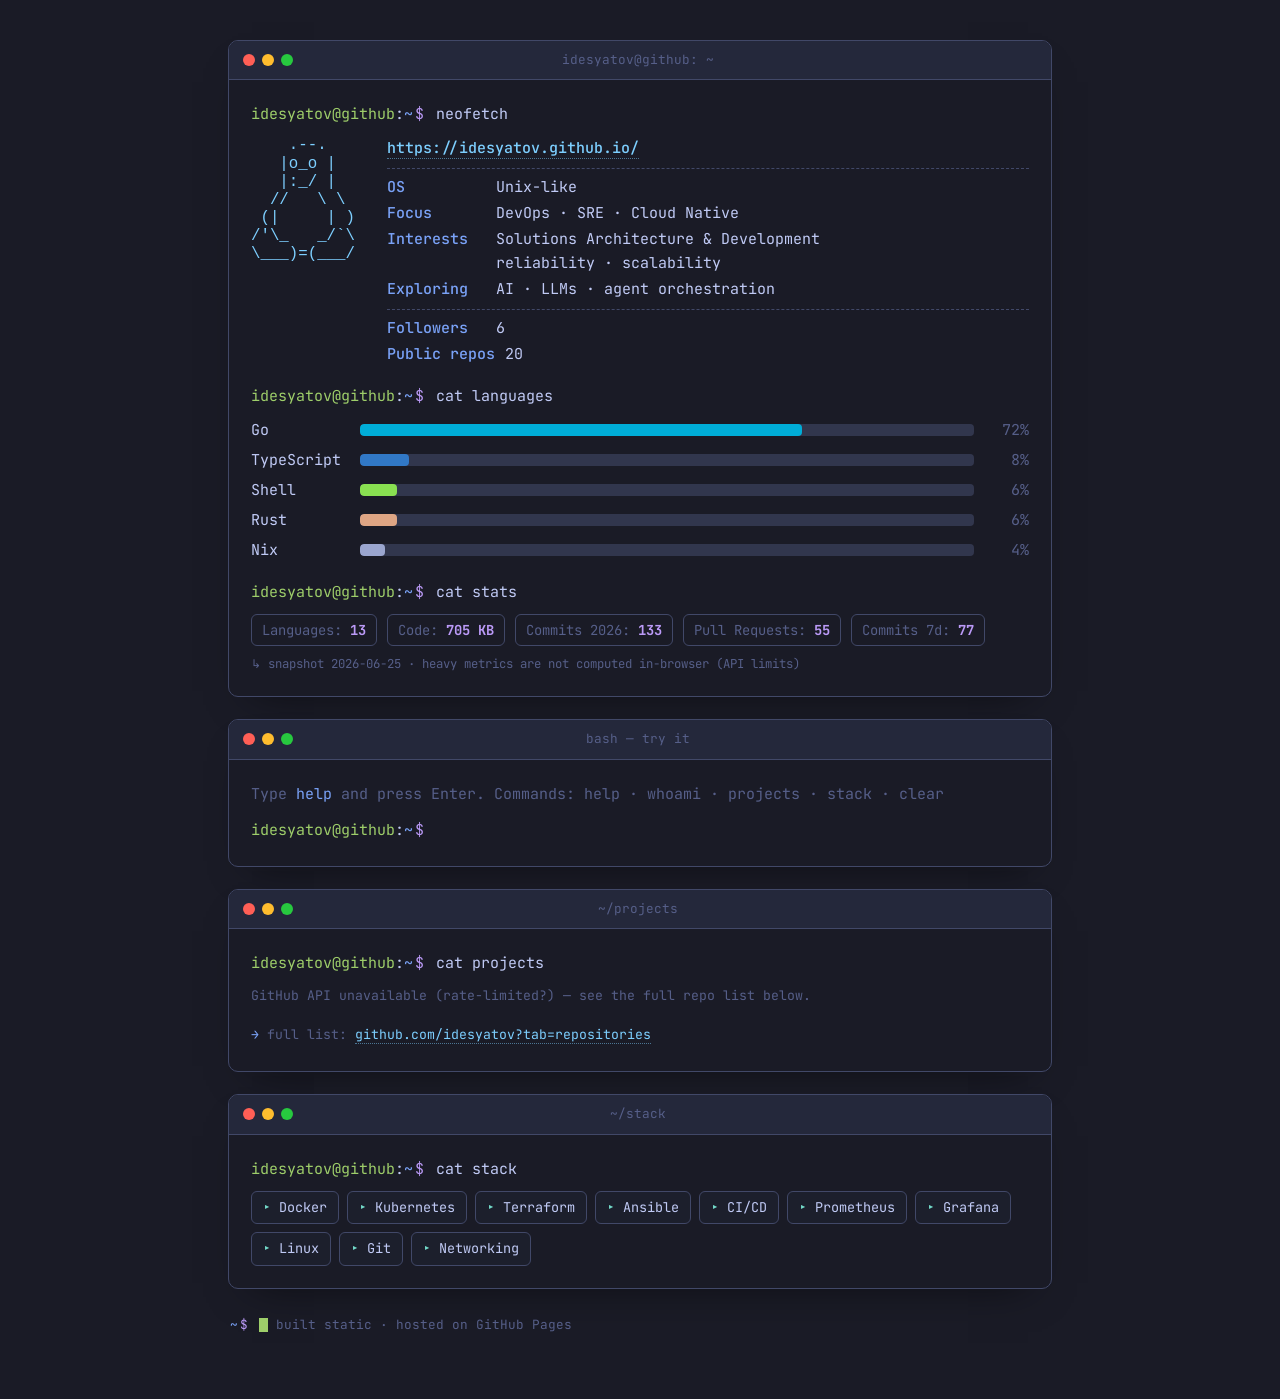
==== index.html @ ab06d56c "hey ho lets go" ====
<!DOCTYPE html>
<html lang="en">
<head>
  <meta charset="UTF-8" />
  <meta name="viewport" content="width=device-width, initial-scale=1.0" />
  <title>idesyatov · DevOps · SRE · Cloud Native</title>
  <meta name="description" content="idesyatov — DevOps / SRE / Cloud Native engineer. Platform engineering, GitOps, reliability. Projects in Go, Rust, TypeScript, Shell." />
  <meta name="color-scheme" content="dark" />
  <meta name="theme-color" content="#1a1b26" />

  <!-- Open Graph -->
  <meta property="og:type" content="website" />
  <meta property="og:title" content="idesyatov · DevOps · SRE · Cloud Native" />
  <meta property="og:description" content="Platform engineering · GitOps · reliability · scalability. Projects in Go, Rust, TypeScript, Shell." />
  <meta property="og:url" content="https://idesyatov.github.io" />

  <link rel="icon" href="data:image/svg+xml,%3Csvg xmlns='http://www.w3.org/2000/svg' viewBox='0 0 16 16'%3E%3Crect width='16' height='16' rx='3' fill='%231a1b26'/%3E%3Ctext x='3' y='12' font-family='monospace' font-size='10' fill='%239ece6a'%3E%3E_%3C/text%3E%3C/svg%3E" />

  <!-- JetBrains Mono -->
  <link rel="preconnect" href="https://fonts.googleapis.com" />
  <link rel="preconnect" href="https://fonts.gstatic.com" crossorigin />
  <link href="https://fonts.googleapis.com/css2?family=JetBrains+Mono:wght@400;500;700&display=swap" rel="stylesheet" />

  <link rel="stylesheet" href="assets/style.css" />
</head>
<body>
  <a class="skip-link" href="#main">Skip to content</a>

  <main id="main" class="page">

    <!-- ===================== HERO / neofetch ===================== -->
    <section class="window" aria-labelledby="hero-title">
      <header class="window__bar">
        <span class="dots" aria-hidden="true">
          <span class="dot dot--red"></span>
          <span class="dot dot--yellow"></span>
          <span class="dot dot--green"></span>
        </span>
        <span class="window__title" id="hero-title">idesyatov@github: ~</span>
        <span class="dots dots--spacer" aria-hidden="true"></span>
      </header>

      <div class="window__body">
        <p class="cmd"><span class="prompt"><span class="user">idesyatov@github</span><span class="sep">:</span><span class="path">~</span><span class="dollar">$</span></span> neofetch</p>

        <div class="neofetch">
          <pre class="ascii" aria-hidden="true">    .--.
   |o_o |
   |:_/ |
  //   \ \
 (|     | )
/'\_   _/`\
\___)=(___/</pre>

          <dl class="fields">
            <div class="field"><dt><a href="https://github.com/idesyatov" rel="noopener">https://idesyatov.github.io/</a></dt><dd></dd></div>
            <div class="field field--rule"><dt>OS</dt><dd>Unix-like</dd></div>
            <div class="field"><dt>Focus</dt><dd>DevOps · SRE · Cloud Native</dd></div>
            <div class="field"><dt>Interests</dt><dd>Solutions Architecture &amp; Development<br>reliability · scalability</dd></div>
            <div class="field"><dt>Exploring</dt><dd>AI · LLMs · agent orchestration</dd></div>
            <div class="field field--rule"><dt>Followers</dt><dd data-stat="followers">—</dd></div>
            <div class="field"><dt>Public&nbsp;repos</dt><dd data-stat="public_repos">—</dd></div>
          </dl>
        </div>

        <!-- language bars (heavy metric: snapshot, not computed in-browser) -->
        <p class="cmd"><span class="prompt"><span class="user">idesyatov@github</span><span class="sep">:</span><span class="path">~</span><span class="dollar">$</span></span> cat languages</p>
        <ul class="langs" id="langs" aria-label="Top languages by share"></ul>

        <!-- code statistics snapshot -->
        <p class="cmd"><span class="prompt"><span class="user">idesyatov@github</span><span class="sep">:</span><span class="path">~</span><span class="dollar">$</span></span> cat stats</p>
        <ul class="stats" id="stats" aria-label="Code statistics"></ul>
        <p class="stats__note" id="stats-note" hidden></p>
      </div>
    </section>

    <!-- ===================== INTERACTIVE TERMINAL (optional bonus) ===================== -->
    <section class="window" aria-labelledby="term-title">
      <header class="window__bar">
        <span class="dots" aria-hidden="true">
          <span class="dot dot--red"></span>
          <span class="dot dot--yellow"></span>
          <span class="dot dot--green"></span>
        </span>
        <span class="window__title" id="term-title">bash — try it</span>
        <span class="dots dots--spacer" aria-hidden="true"></span>
      </header>
      <div class="window__body">
        <div id="term-out" class="term__out" aria-live="polite">
          <p class="term__line muted">Type <span class="path">help</span> and press Enter. Commands: help · whoami · projects · stack · clear</p>
        </div>
        <form class="term__form" id="term-form" autocomplete="off">
          <label class="prompt" for="term-input">
            <span class="user">idesyatov@github</span><span class="sep">:</span><span class="path">~</span><span class="dollar">$</span>
          </label>
          <input id="term-input" class="term__input" type="text" name="cmd"
                 aria-label="Terminal command input" spellcheck="false" />
        </form>
      </div>
    </section>

    <!-- ===================== PROJECTS ===================== -->
    <section class="window" aria-labelledby="projects-title">
      <header class="window__bar">
        <span class="dots" aria-hidden="true">
          <span class="dot dot--red"></span>
          <span class="dot dot--yellow"></span>
          <span class="dot dot--green"></span>
        </span>
        <span class="window__title" id="projects-title">~/projects</span>
        <span class="dots dots--spacer" aria-hidden="true"></span>
      </header>
      <div class="window__body">
        <p class="cmd"><span class="prompt"><span class="user">idesyatov@github</span><span class="sep">:</span><span class="path">~</span><span class="dollar">$</span></span> cat projects</p>
        <p class="hint" id="projects-status" role="status">Loading live repositories from GitHub…</p>
        <ul class="cards" id="projects"></ul>
        <p class="hint hint--muted">
          <span class="path">→</span> full list:
          <a href="https://github.com/idesyatov?tab=repositories" rel="noopener">github.com/idesyatov?tab=repositories</a>
        </p>
      </div>
    </section>

    <!-- ===================== STACK ===================== -->
    <section class="window" aria-labelledby="stack-title">
      <header class="window__bar">
        <span class="dots" aria-hidden="true">
          <span class="dot dot--red"></span>
          <span class="dot dot--yellow"></span>
          <span class="dot dot--green"></span>
        </span>
        <span class="window__title" id="stack-title">~/stack</span>
        <span class="dots dots--spacer" aria-hidden="true"></span>
      </header>
      <div class="window__body">
        <p class="cmd"><span class="prompt"><span class="user">idesyatov@github</span><span class="sep">:</span><span class="path">~</span><span class="dollar">$</span></span> cat stack</p>
        <ul class="tags" aria-label="Technology stack">
          <li>Docker</li><li>Kubernetes</li><li>Terraform</li><li>Ansible</li>
          <li>CI/CD</li><li>Prometheus</li><li>Grafana</li><li>Linux</li>
          <li>Git</li><li>Networking</li>
        </ul>
      </div>
    </section>

    <footer class="foot">
      <span class="prompt"><span class="path">~</span><span class="dollar">$</span></span>
      <span class="cursor" aria-hidden="true"></span>
      <span class="foot__meta">built static · hosted on GitHub Pages</span>
    </footer>
  </main>

  <script src="assets/main.js" defer></script>
</body>
</html>
---- assets/style.css ----
/* ===== Tokyo Night tokens ===== */
:root {
  --bg:        #1a1b26;
  --bar:       #24283b;
  --border:    #414868;
  --text:      #c0caf5;
  --muted:     #565f89;
  --green:     #9ece6a;  /* user / prompt */
  --blue:      #7aa2f7;  /* path / labels */
  --purple:    #bb9af7;  /* accent */
  --cyan:      #7dcfff;  /* art / links */
  --teal:      #73daca;

  --red:       #ff5f56;
  --yellow:    #ffbd2e;
  --grn-dot:   #27c93f;

  /* language colors */
  --lang-go:   #00ADD8;
  --lang-ts:   #3178c6;
  --lang-sh:   #89e051;
  --lang-rs:   #dea584;
  --lang-nix:  #9aa5ce; /* "other" */

  --radius: 10px;
  --gap: clamp(14px, 3vw, 22px);
  --font: 'JetBrains Mono', 'Cascadia Mono', ui-monospace, SFMono-Regular,
          Menlo, Consolas, monospace;
}

* { box-sizing: border-box; }

html { -webkit-text-size-adjust: 100%; }

body {
  margin: 0;
  background:
    radial-gradient(1200px 600px at 75% -10%, #20223400 0%, transparent 60%),
    var(--bg);
  color: var(--text);
  font-family: var(--font);
  font-size: clamp(13px, 1.6vw, 15px);
  line-height: 1.6;
  -webkit-font-smoothing: antialiased;
}

a {
  color: var(--cyan);
  text-decoration: none;
  border-bottom: 1px dotted color-mix(in srgb, var(--cyan) 50%, transparent);
}
a:hover, a:focus-visible { color: var(--teal); border-bottom-color: var(--teal); }

:focus-visible { outline: 2px solid var(--purple); outline-offset: 2px; border-radius: 3px; }

.skip-link {
  position: absolute; left: -999px; top: 0; z-index: 10;
  background: var(--bar); color: var(--text); padding: 8px 14px;
  border: 1px solid var(--border); border-radius: 0 0 var(--radius) 0;
}
.skip-link:focus { left: 0; }

.page {
  max-width: 880px;
  margin: 0 auto;
  padding: clamp(16px, 4vw, 40px) clamp(12px, 4vw, 28px) 60px;
  display: flex;
  flex-direction: column;
  gap: var(--gap);
}

/* ===== Window ===== */
.window {
  background: var(--bg);
  border: 1px solid var(--border);
  border-radius: var(--radius);
  overflow: hidden;
  box-shadow: 0 18px 40px -24px #00000099;
}

.window__bar {
  display: flex;
  align-items: center;
  gap: 12px;
  background: var(--bar);
  border-bottom: 1px solid var(--border);
  padding: 9px 14px;
}
.window__title {
  flex: 1;
  text-align: center;
  font-size: 0.85em;
  color: var(--muted);
  white-space: nowrap;
  overflow: hidden;
  text-overflow: ellipsis;
}

.dots { display: inline-flex; gap: 7px; }
.dots--spacer { width: 54px; } /* balances the traffic lights for centered title */
.dot { width: 12px; height: 12px; border-radius: 50%; display: inline-block; }
.dot--red    { background: var(--red); }
.dot--yellow { background: var(--yellow); }
.dot--green  { background: var(--grn-dot); }

.window__body { padding: clamp(14px, 3vw, 22px); }

/* ===== Prompt / command lines ===== */
.cmd { margin: 0 0 10px; word-break: break-word; }
.cmd + .langs, .cmd + .stats, .cmd + .cards { margin-top: 6px; }
.prompt { white-space: nowrap; }
.user   { color: var(--green); }
.sep    { color: var(--text); }
.path   { color: var(--blue); }
.dollar { color: var(--purple); padding: 0 .4ch 0 .2ch; }

/* ===== neofetch ===== */
.neofetch {
  display: flex;
  gap: clamp(14px, 4vw, 32px);
  align-items: flex-start;
  margin-bottom: 18px;
  flex-wrap: wrap;
}
.ascii {
  margin: 0;
  color: var(--cyan);
  font-size: 1.05em;
  line-height: 1.15;
  white-space: pre;
}
.fields { margin: 0; display: grid; gap: 2px; min-width: min(100%, 340px); flex: 1; }
.field { display: flex; gap: 10px; flex-wrap: wrap; }
.field dt { color: var(--blue); margin: 0; min-width: 11ch; font-weight: 500; }
.field dd { margin: 0; color: var(--text); }
.field--rule { border-top: 1px dashed var(--border); margin-top: 6px; padding-top: 6px; }
.field:first-child dt { color: var(--green); }
.field:first-child dd { color: var(--green); }

/* ===== language bars ===== */
.langs { list-style: none; margin: 0 0 18px; padding: 0; display: grid; gap: 6px; }
.langs li { display: grid; grid-template-columns: 11ch 1fr 5ch; align-items: center; gap: 10px; }
.lang__name { color: var(--text); white-space: nowrap; overflow: hidden; text-overflow: ellipsis; }
.lang__bar {
  height: 12px; border-radius: 4px;
  background: color-mix(in srgb, var(--border) 60%, transparent);
  overflow: hidden;
}
.lang__fill { display: block; height: 100%; border-radius: 4px; min-width: 2px; }
.lang__pct { color: var(--muted); text-align: right; }

/* ===== stats ===== */
.stats { list-style: none; margin: 0; padding: 0; display: flex; flex-wrap: wrap; gap: 8px 10px; }
.stats li {
  border: 1px solid var(--border); border-radius: 6px;
  padding: 4px 10px; font-size: 0.92em;
}
.stats b { color: var(--purple); font-weight: 700; }
.stats span { color: var(--muted); }
.stats__note { color: var(--muted); font-size: 0.82em; margin: 8px 0 0; }

/* ===== project cards ===== */
.cards {
  list-style: none; margin: 0; padding: 0;
  display: grid; gap: 12px;
  grid-template-columns: repeat(auto-fill, minmax(min(100%, 280px), 1fr));
}
.card {
  border: 1px solid var(--border); border-radius: 8px;
  padding: 13px 15px; background: color-mix(in srgb, var(--bar) 35%, transparent);
  display: flex; flex-direction: column; gap: 7px;
  transition: border-color .15s ease, transform .15s ease;
}
.card:hover, .card:focus-within { border-color: var(--purple); transform: translateY(-2px); }
.card__head { display: flex; align-items: baseline; gap: 8px; justify-content: space-between; }
.card__name { color: var(--cyan); font-weight: 700; font-size: 1.02em; }
.card__name::before { content: "$ "; color: var(--purple); }
.card__desc { color: var(--text); font-size: 0.9em; margin: 0; }
.card__meta { display: flex; flex-wrap: wrap; gap: 6px 14px; font-size: 0.82em; color: var(--muted); margin-top: auto; }
.card__lang { display: inline-flex; align-items: center; gap: 6px; }
.dotlang { width: 9px; height: 9px; border-radius: 50%; display: inline-block; background: var(--muted); }
.card__star { color: var(--yellow); }
.card__topics { display: flex; flex-wrap: wrap; gap: 5px; }
.topic { color: var(--blue); font-size: 0.78em; border: 1px solid var(--border); border-radius: 4px; padding: 1px 6px; }

/* ===== hints ===== */
.hint { color: var(--muted); margin: 4px 0; font-size: 0.88em; }
.hint--muted { margin-top: 14px; }

/* ===== tags (stack) ===== */
.tags { list-style: none; margin: 6px 0 0; padding: 0; display: flex; flex-wrap: wrap; gap: 8px; }
.tags li {
  border: 1px solid var(--border); border-radius: 6px;
  padding: 5px 11px; color: var(--text); font-size: 0.9em;
  background: color-mix(in srgb, var(--bar) 30%, transparent);
}
.tags li::before { content: "▸ "; color: var(--teal); }

/* ===== contact links ===== */
.links { list-style: none; margin: 6px 0 0; padding: 0; display: grid; gap: 8px; }
.links li { display: flex; gap: 12px; align-items: baseline; flex-wrap: wrap; }
.links__key { color: var(--blue); min-width: 8ch; }
.links__key::after { content: " ›"; color: var(--muted); }
.links__placeholder { color: var(--muted); font-style: italic; }

/* ===== interactive terminal ===== */
.term__out { margin: 0 0 10px; display: grid; gap: 2px; max-height: 320px; overflow-y: auto; }
.term__line { margin: 0; word-break: break-word; }
.term__line.muted { color: var(--muted); }
.term__line.err { color: var(--red); }
.term__form { display: flex; align-items: center; gap: 8px; }
.term__input {
  flex: 1; background: transparent; border: none; color: var(--text);
  font: inherit; padding: 2px 0; min-width: 0;
}
.term__input:focus { outline: none; }

/* ===== blinking cursor ===== */
.cursor {
  display: inline-block; width: 9px; height: 1.05em; vertical-align: text-bottom;
  background: var(--green); animation: blink 1.05s steps(1) infinite;
}
.cursor--static { animation: none; }
@keyframes blink { 50% { opacity: 0; } }

/* ===== footer ===== */
.foot { display: flex; align-items: center; gap: 8px; flex-wrap: wrap; color: var(--muted); font-size: 0.85em; padding: 4px 2px; }
.foot__meta { color: var(--muted); }

/* ===== skeleton loading ===== */
.skeleton {
  border: 1px solid var(--border); border-radius: 8px; padding: 13px 15px;
  height: 96px; position: relative; overflow: hidden;
  background: color-mix(in srgb, var(--bar) 35%, transparent);
}
.skeleton::after {
  content: ""; position: absolute; inset: 0;
  background: linear-gradient(90deg, transparent, color-mix(in srgb, var(--border) 40%, transparent), transparent);
  transform: translateX(-100%); animation: shimmer 1.3s infinite;
}
@keyframes shimmer { 100% { transform: translateX(100%); } }

@media (prefers-reduced-motion: reduce) {
  .cursor { animation: none; }
  .skeleton::after { animation: none; }
  .card { transition: none; }
}

@media (max-width: 480px) {
  .field dt { min-width: 100%; }
  .dots--spacer { display: none; }
}
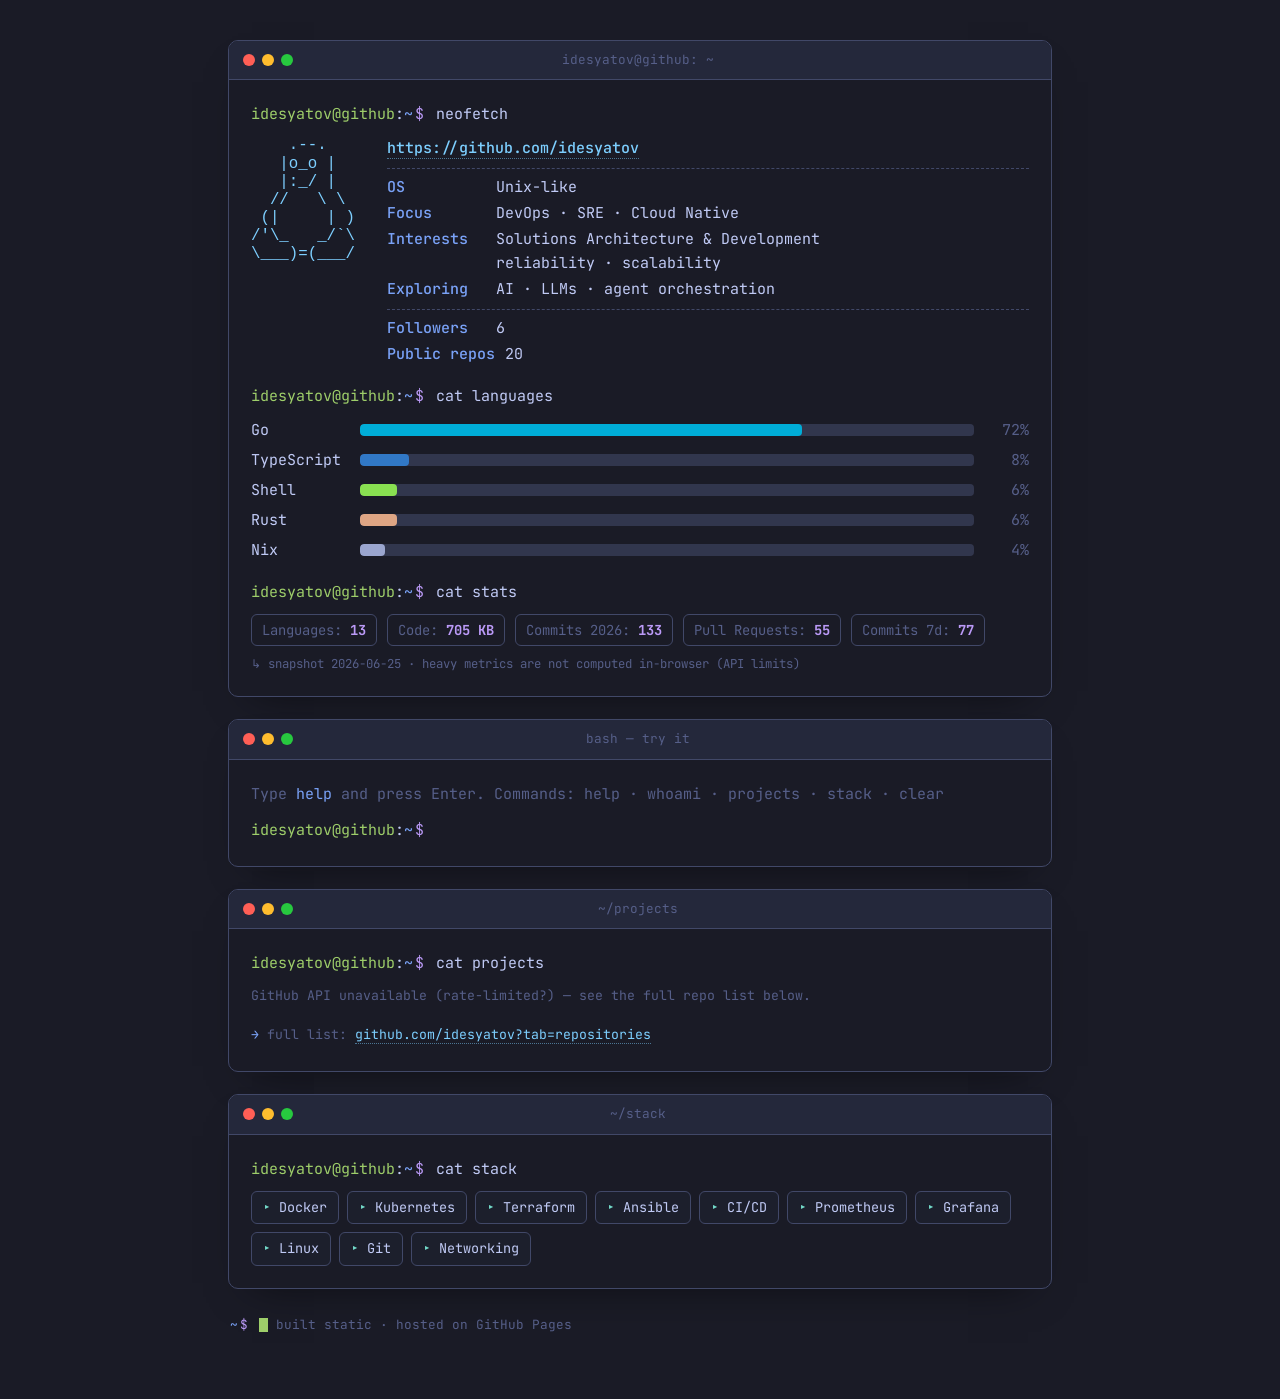
==== commit 43712191: "hey ho lets go" ====
--- a/index.html
+++ b/index.html
@@ -53,7 +53,7 @@
 \___)=(___/</pre>
 
           <dl class="fields">
-            <div class="field"><dt><a href="https://github.com/idesyatov" rel="noopener">https://idesyatov.github.io/</a></dt><dd></dd></div>
+            <div class="field"><dt><a href="https://github.com/idesyatov" rel="noopener">https://github.com/idesyatov</a></dt><dd></dd></div>
             <div class="field field--rule"><dt>OS</dt><dd>Unix-like</dd></div>
             <div class="field"><dt>Focus</dt><dd>DevOps · SRE · Cloud Native</dd></div>
             <div class="field"><dt>Interests</dt><dd>Solutions Architecture &amp; Development<br>reliability · scalability</dd></div>
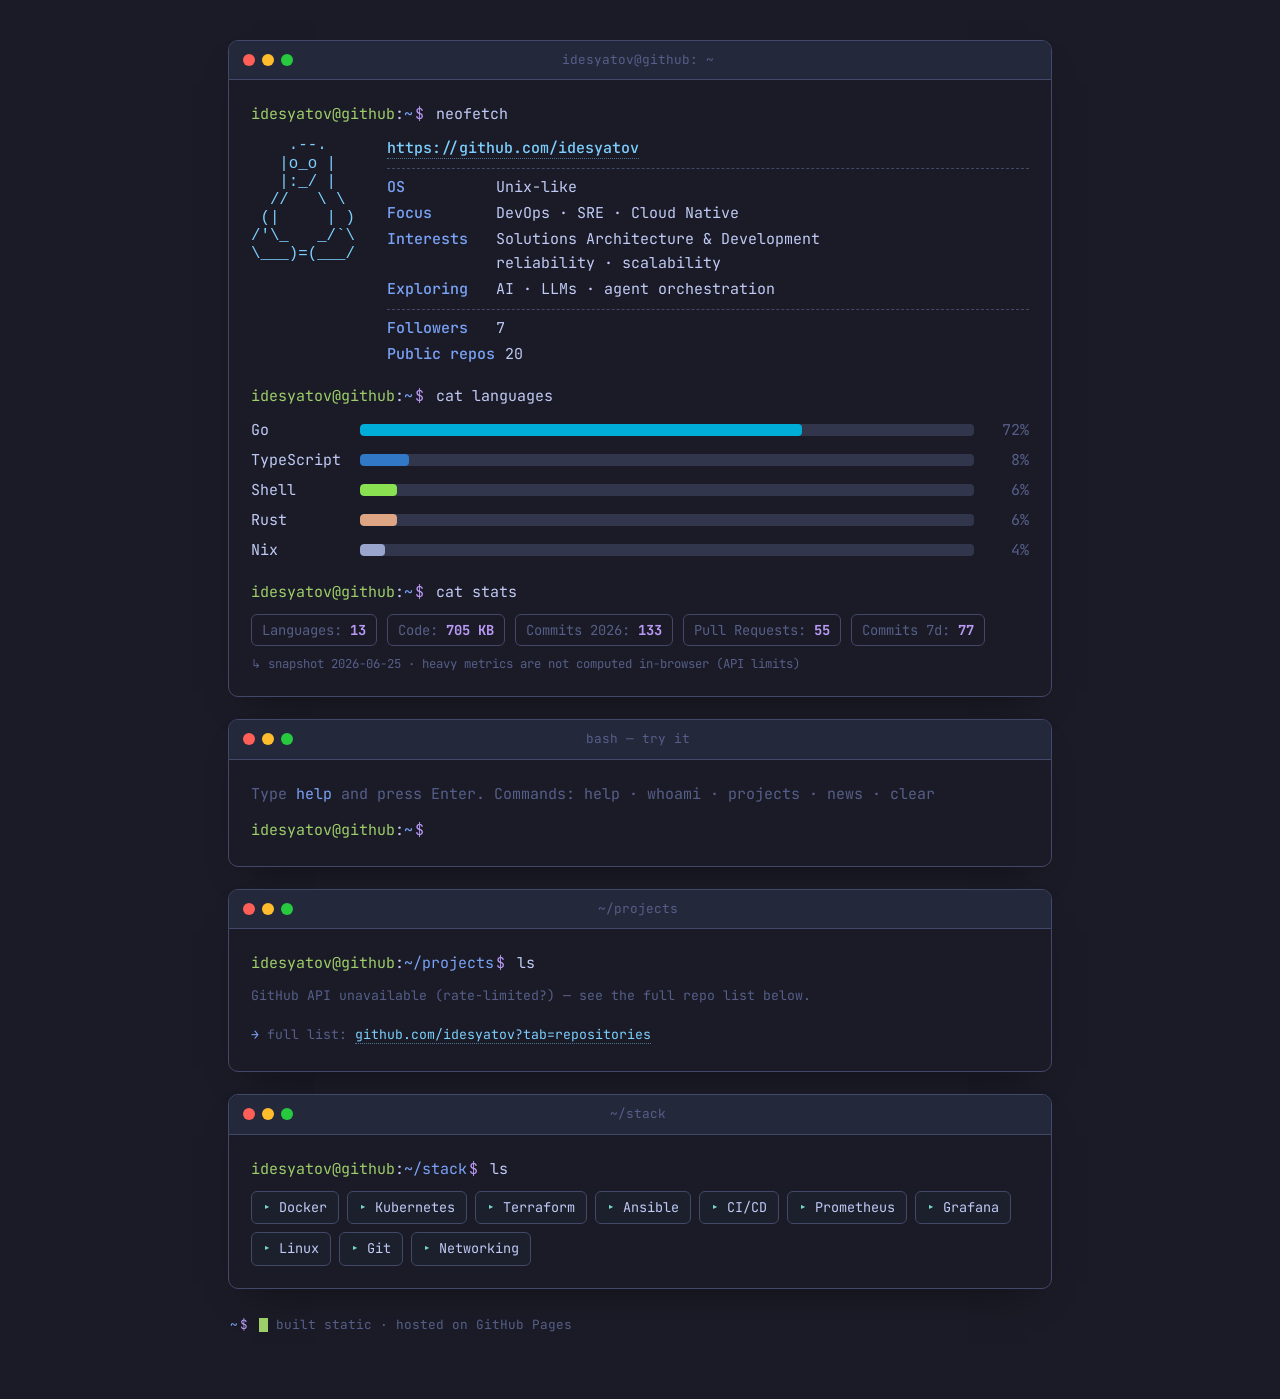
==== commit 7a9672eb: "hey ho lets go" ====
--- a/index.html
+++ b/index.html
@@ -87,7 +87,7 @@
       </header>
       <div class="window__body">
         <div id="term-out" class="term__out" aria-live="polite">
-          <p class="term__line muted">Type <span class="path">help</span> and press Enter. Commands: help · whoami · projects · stack · clear</p>
+          <p class="term__line muted">Type <span class="path">help</span> and press Enter. Commands: help · whoami · projects · news · clear</p>
         </div>
         <form class="term__form" id="term-form" autocomplete="off">
           <label class="prompt" for="term-input">
@@ -111,7 +111,7 @@
         <span class="dots dots--spacer" aria-hidden="true"></span>
       </header>
       <div class="window__body">
-        <p class="cmd"><span class="prompt"><span class="user">idesyatov@github</span><span class="sep">:</span><span class="path">~</span><span class="dollar">$</span></span> cat projects</p>
+        <p class="cmd"><span class="prompt"><span class="user">idesyatov@github</span><span class="sep">:</span><span class="path">~/projects</span><span class="dollar">$</span></span> ls</p>
         <p class="hint" id="projects-status" role="status">Loading live repositories from GitHub…</p>
         <ul class="cards" id="projects"></ul>
         <p class="hint hint--muted">
@@ -133,7 +133,7 @@
         <span class="dots dots--spacer" aria-hidden="true"></span>
       </header>
       <div class="window__body">
-        <p class="cmd"><span class="prompt"><span class="user">idesyatov@github</span><span class="sep">:</span><span class="path">~</span><span class="dollar">$</span></span> cat stack</p>
+        <p class="cmd"><span class="prompt"><span class="user">idesyatov@github</span><span class="sep">:</span><span class="path">~/stack</span><span class="dollar">$</span></span> ls</p>
         <ul class="tags" aria-label="Technology stack">
           <li>Docker</li><li>Kubernetes</li><li>Terraform</li><li>Ansible</li>
           <li>CI/CD</li><li>Prometheus</li><li>Grafana</li><li>Linux</li>
--- a/assets/style.css
+++ b/assets/style.css
@@ -208,6 +208,7 @@
 .term__line { margin: 0; word-break: break-word; }
 .term__line.muted { color: var(--muted); }
 .term__line.err { color: var(--red); }
+.term__line .flag { vertical-align: -2px; border-radius: 2px; }
 .term__form { display: flex; align-items: center; gap: 8px; }
 .term__input {
   flex: 1; background: transparent; border: none; color: var(--text);
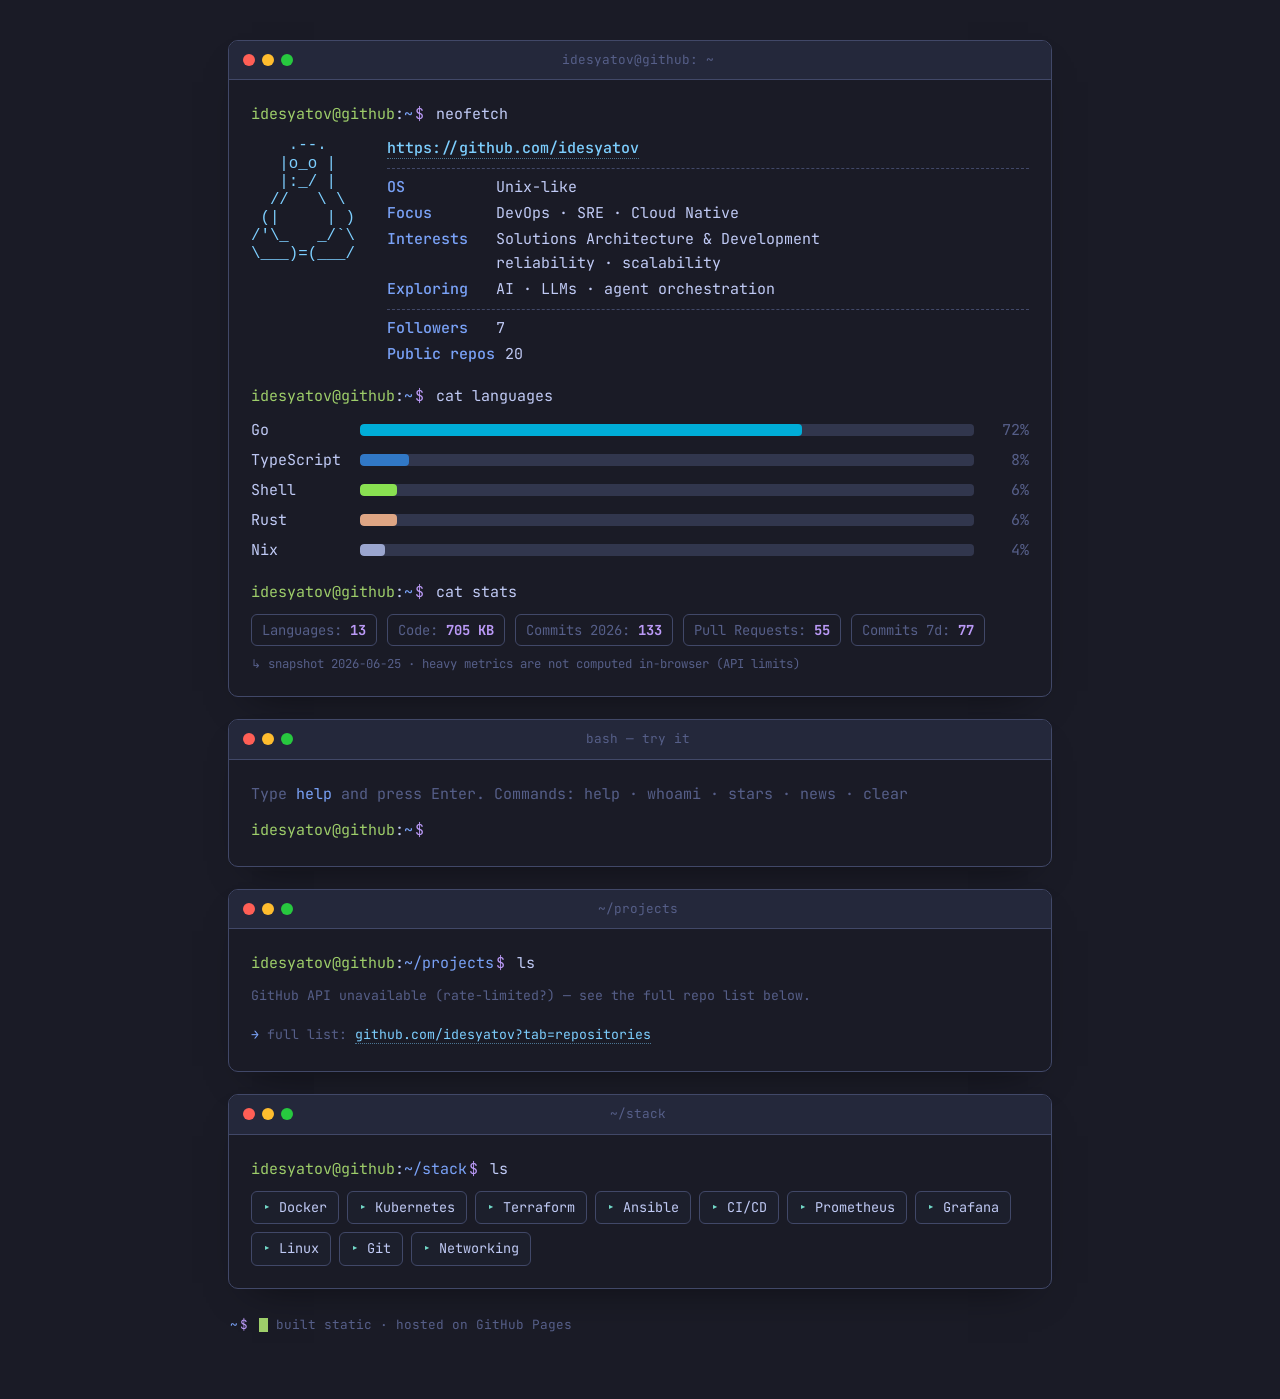
==== commit d17a2754: "hey ho lets go" ====
--- a/index.html
+++ b/index.html
@@ -87,7 +87,7 @@
       </header>
       <div class="window__body">
         <div id="term-out" class="term__out" aria-live="polite">
-          <p class="term__line muted">Type <span class="path">help</span> and press Enter. Commands: help · whoami · projects · news · clear</p>
+          <p class="term__line muted">Type <span class="path">help</span> and press Enter. Commands: help · whoami · stars · news · clear</p>
         </div>
         <form class="term__form" id="term-form" autocomplete="off">
           <label class="prompt" for="term-input">
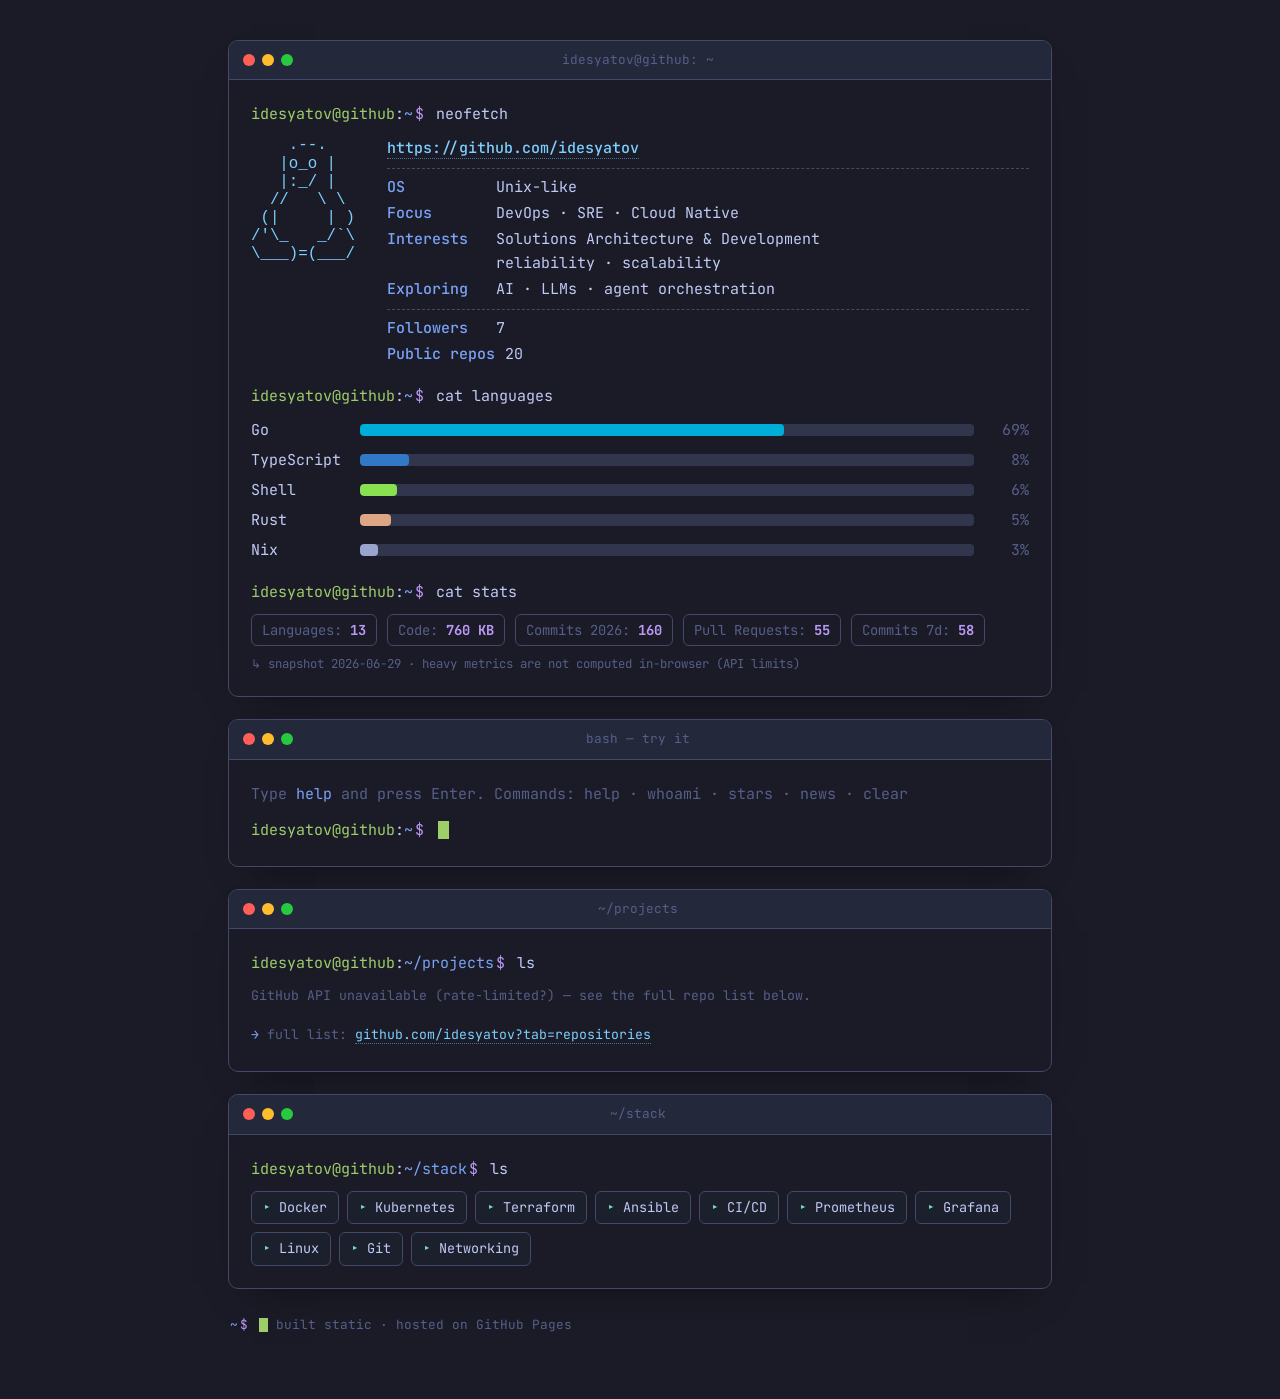
==== commit 3e7c4087: "hey ho lets go" ====
--- a/index.html
+++ b/index.html
@@ -4,14 +4,14 @@
   <meta charset="UTF-8" />
   <meta name="viewport" content="width=device-width, initial-scale=1.0" />
   <title>idesyatov · DevOps · SRE · Cloud Native</title>
-  <meta name="description" content="idesyatov — DevOps / SRE / Cloud Native engineer. Platform engineering, GitOps, reliability. Projects in Go, Rust, TypeScript, Shell." />
+  <meta name="description" content="idesyatov — DevOps / SRE / Cloud Native engineer. Solutions architecture & development, reliability, scalability. Exploring AI, LLMs, agent orchestration." />
   <meta name="color-scheme" content="dark" />
   <meta name="theme-color" content="#1a1b26" />
 
   <!-- Open Graph -->
   <meta property="og:type" content="website" />
   <meta property="og:title" content="idesyatov · DevOps · SRE · Cloud Native" />
-  <meta property="og:description" content="Platform engineering · GitOps · reliability · scalability. Projects in Go, Rust, TypeScript, Shell." />
+  <meta property="og:description" content="Solutions architecture & development · reliability · scalability. Exploring AI · LLMs · agent orchestration." />
   <meta property="og:url" content="https://idesyatov.github.io" />
 
   <link rel="icon" href="data:image/svg+xml,%3Csvg xmlns='http://www.w3.org/2000/svg' viewBox='0 0 16 16'%3E%3Crect width='16' height='16' rx='3' fill='%231a1b26'/%3E%3Ctext x='3' y='12' font-family='monospace' font-size='10' fill='%239ece6a'%3E%3E_%3C/text%3E%3C/svg%3E" />
--- a/assets/style.css
+++ b/assets/style.css
@@ -209,12 +209,18 @@
 .term__line.muted { color: var(--muted); }
 .term__line.err { color: var(--red); }
 .term__line .flag { vertical-align: -2px; border-radius: 2px; }
-.term__form { display: flex; align-items: center; gap: 8px; }
+.term__form { display: flex; align-items: center; gap: 4px; }
 .term__input {
-  flex: 1; background: transparent; border: none; color: var(--text);
-  font: inherit; padding: 2px 0; min-width: 0;
+  flex: 0 1 auto; width: 2px; background: transparent; border: none; color: var(--text);
+  font: inherit; padding: 2px 0; min-width: 0; max-width: 100%; caret-color: transparent;
 }
 .term__input:focus { outline: none; }
+.term__caret {
+  display: inline-block; flex: none; width: 11px; height: 1.2em; margin-left: 1px;
+  vertical-align: text-bottom; background: var(--green);
+  animation: blink 1.05s steps(1) infinite;
+}
+.term__mirror { position: absolute; left: -9999px; top: 0; white-space: pre; font: inherit; }
 
 /* ===== blinking cursor ===== */
 .cursor {
@@ -242,7 +248,7 @@
 @keyframes shimmer { 100% { transform: translateX(100%); } }
 
 @media (prefers-reduced-motion: reduce) {
-  .cursor { animation: none; }
+  .cursor, .term__caret { animation: none; }
   .skeleton::after { animation: none; }
   .card { transition: none; }
 }
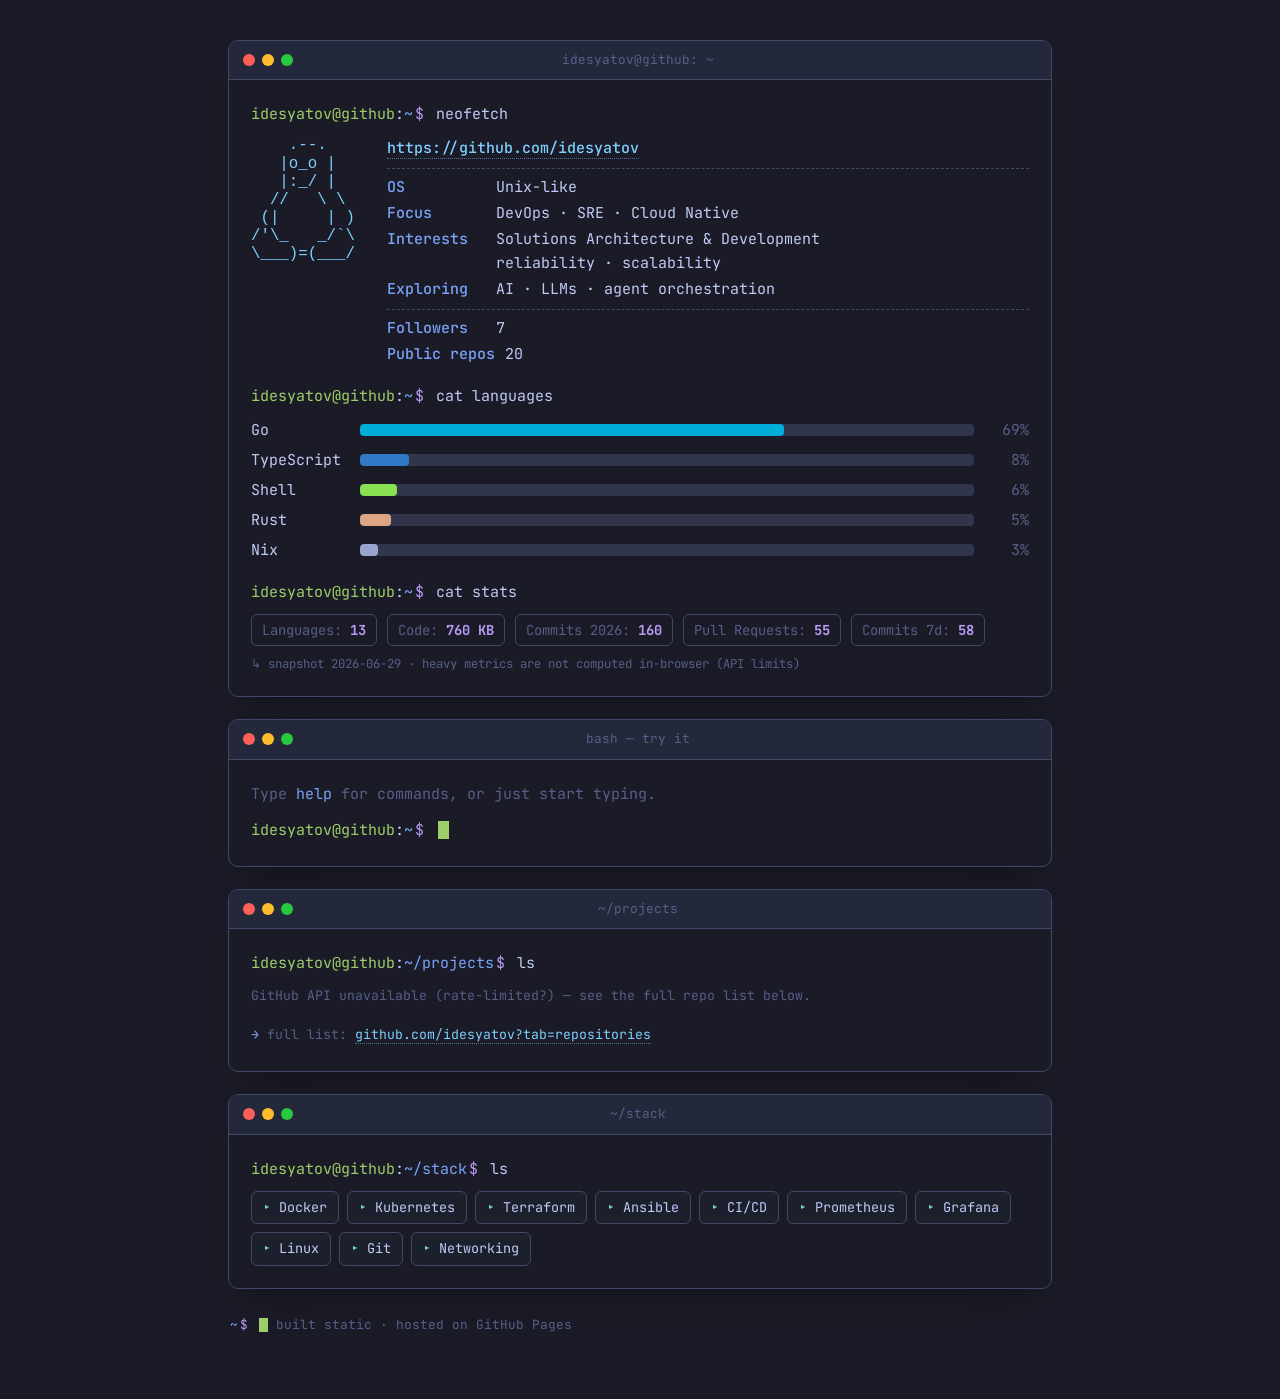
==== commit 40299ed7: "hey ho lets go" ====
--- a/index.html
+++ b/index.html
@@ -87,7 +87,7 @@
       </header>
       <div class="window__body">
         <div id="term-out" class="term__out" aria-live="polite">
-          <p class="term__line muted">Type <span class="path">help</span> and press Enter. Commands: help · whoami · stars · news · clear</p>
+          <p class="term__line muted">Type <span class="path">help</span> for commands, or just start typing.</p>
         </div>
         <form class="term__form" id="term-form" autocomplete="off">
           <label class="prompt" for="term-input">
--- a/assets/style.css
+++ b/assets/style.css
@@ -28,6 +28,18 @@
           Menlo, Consolas, monospace;
 }
 
+/* ===== alternate themes (set via the `theme` command, persisted) ===== */
+[data-theme="gruvbox"] {
+  --bg:#282828; --bar:#3c3836; --border:#504945; --text:#ebdbb2; --muted:#928374;
+  --green:#b8bb26; --blue:#83a598; --purple:#d3869b; --cyan:#8ec07c; --teal:#689d6a;
+  --red:#fb4934; --yellow:#fabd2f; --grn-dot:#b8bb26;
+}
+[data-theme="dracula"] {
+  --bg:#282a36; --bar:#343746; --border:#44475a; --text:#f8f8f2; --muted:#6272a4;
+  --green:#50fa7b; --blue:#8be9fd; --purple:#bd93f9; --cyan:#8be9fd; --teal:#a4ffff;
+  --red:#ff5555; --yellow:#f1fa8c; --grn-dot:#50fa7b;
+}
+
 * { box-sizing: border-box; }
 
 html { -webkit-text-size-adjust: 100%; }
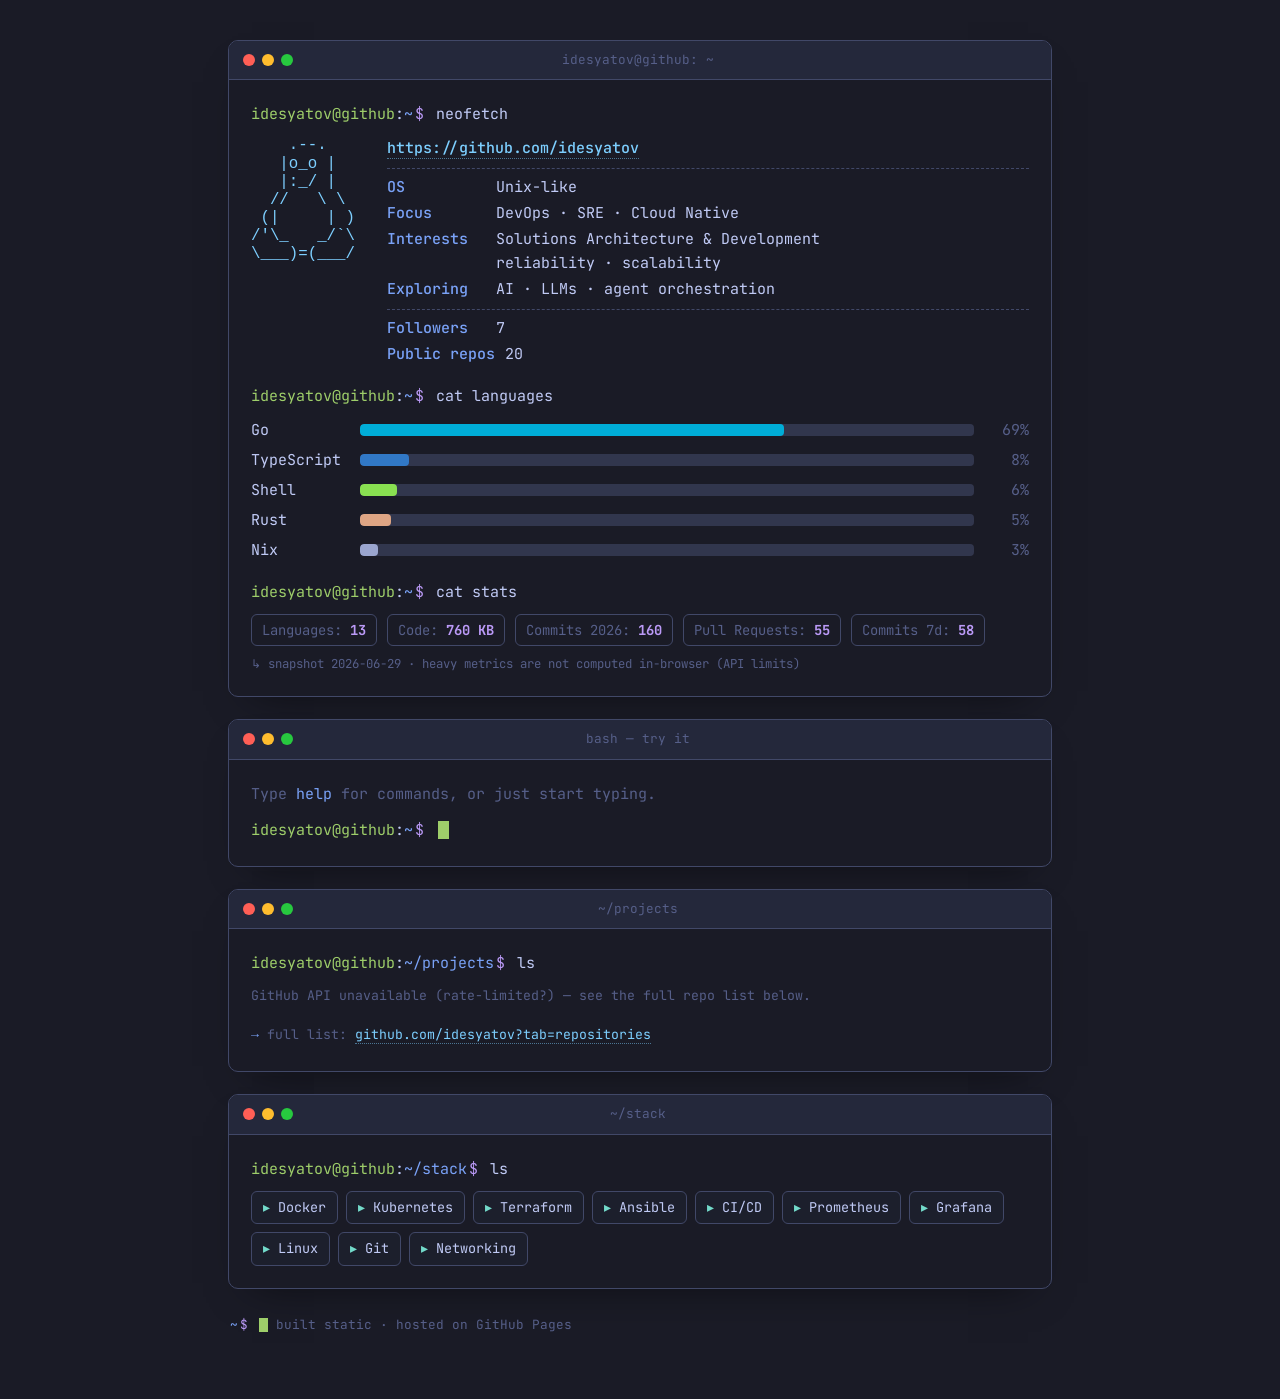
==== commit 5678550a: "hey ho lets go" ====
--- a/index.html
+++ b/index.html
@@ -13,14 +13,20 @@
   <meta property="og:title" content="idesyatov · DevOps · SRE · Cloud Native" />
   <meta property="og:description" content="Solutions architecture & development · reliability · scalability. Exploring AI · LLMs · agent orchestration." />
   <meta property="og:url" content="https://idesyatov.github.io" />
+  <meta property="og:image" content="https://idesyatov.github.io/assets/og.png" />
+  <meta property="og:image:width" content="1200" />
+  <meta property="og:image:height" content="630" />
+  <meta property="og:image:alt" content="idesyatov@github — DevOps · SRE · Cloud Native" />
+
+  <!-- Twitter -->
+  <meta name="twitter:card" content="summary_large_image" />
+  <meta name="twitter:title" content="idesyatov · DevOps · SRE · Cloud Native" />
+  <meta name="twitter:description" content="Solutions architecture & development · reliability · scalability. Exploring AI · LLMs · agent orchestration." />
+  <meta name="twitter:image" content="https://idesyatov.github.io/assets/og.png" />
 
   <link rel="icon" href="data:image/svg+xml,%3Csvg xmlns='http://www.w3.org/2000/svg' viewBox='0 0 16 16'%3E%3Crect width='16' height='16' rx='3' fill='%231a1b26'/%3E%3Ctext x='3' y='12' font-family='monospace' font-size='10' fill='%239ece6a'%3E%3E_%3C/text%3E%3C/svg%3E" />
 
-  <!-- JetBrains Mono -->
-  <link rel="preconnect" href="https://fonts.googleapis.com" />
-  <link rel="preconnect" href="https://fonts.gstatic.com" crossorigin />
-  <link href="https://fonts.googleapis.com/css2?family=JetBrains+Mono:wght@400;500;700&display=swap" rel="stylesheet" />
-
+  <!-- JetBrains Mono is self-hosted (see @font-face in style.css) — no third-party font request -->
   <link rel="stylesheet" href="assets/style.css" />
 </head>
 <body>
--- a/assets/style.css
+++ b/assets/style.css
@@ -1,3 +1,16 @@
+/* ===== self-hosted JetBrains Mono (woff2 subsets: latin / latin-ext / cyrillic) =====
+   variable-font files from Google Fonts, served locally — no third-party request.
+   unicode-range keeps the browser fetching only the subset a glyph needs. */
+@font-face{font-family:'JetBrains Mono';font-style:normal;font-weight:400;font-display:swap;src:url(fonts/jbm-latin.woff2) format('woff2');unicode-range:U+0000-00FF,U+0131,U+0152-0153,U+02BB-02BC,U+02C6,U+02DA,U+02DC,U+0304,U+0308,U+0329,U+2000-206F,U+20AC,U+2122,U+2191,U+2193,U+2212,U+2215,U+FEFF,U+FFFD;}
+@font-face{font-family:'JetBrains Mono';font-style:normal;font-weight:400;font-display:swap;src:url(fonts/jbm-latin-ext.woff2) format('woff2');unicode-range:U+0100-02BA,U+02BD-02C5,U+02C7-02CC,U+02CE-02D7,U+02DD-02FF,U+0304,U+0308,U+0329,U+1D00-1DBF,U+1E00-1E9F,U+1EF2-1EFF,U+2020,U+20A0-20AB,U+20AD-20C0,U+2113,U+2C60-2C7F,U+A720-A7FF;}
+@font-face{font-family:'JetBrains Mono';font-style:normal;font-weight:400;font-display:swap;src:url(fonts/jbm-cyrillic.woff2) format('woff2');unicode-range:U+0301,U+0400-045F,U+0490-0491,U+04B0-04B1,U+2116;}
+@font-face{font-family:'JetBrains Mono';font-style:normal;font-weight:500;font-display:swap;src:url(fonts/jbm-latin.woff2) format('woff2');unicode-range:U+0000-00FF,U+0131,U+0152-0153,U+02BB-02BC,U+02C6,U+02DA,U+02DC,U+0304,U+0308,U+0329,U+2000-206F,U+20AC,U+2122,U+2191,U+2193,U+2212,U+2215,U+FEFF,U+FFFD;}
+@font-face{font-family:'JetBrains Mono';font-style:normal;font-weight:500;font-display:swap;src:url(fonts/jbm-latin-ext.woff2) format('woff2');unicode-range:U+0100-02BA,U+02BD-02C5,U+02C7-02CC,U+02CE-02D7,U+02DD-02FF,U+0304,U+0308,U+0329,U+1D00-1DBF,U+1E00-1E9F,U+1EF2-1EFF,U+2020,U+20A0-20AB,U+20AD-20C0,U+2113,U+2C60-2C7F,U+A720-A7FF;}
+@font-face{font-family:'JetBrains Mono';font-style:normal;font-weight:500;font-display:swap;src:url(fonts/jbm-cyrillic.woff2) format('woff2');unicode-range:U+0301,U+0400-045F,U+0490-0491,U+04B0-04B1,U+2116;}
+@font-face{font-family:'JetBrains Mono';font-style:normal;font-weight:700;font-display:swap;src:url(fonts/jbm-latin.woff2) format('woff2');unicode-range:U+0000-00FF,U+0131,U+0152-0153,U+02BB-02BC,U+02C6,U+02DA,U+02DC,U+0304,U+0308,U+0329,U+2000-206F,U+20AC,U+2122,U+2191,U+2193,U+2212,U+2215,U+FEFF,U+FFFD;}
+@font-face{font-family:'JetBrains Mono';font-style:normal;font-weight:700;font-display:swap;src:url(fonts/jbm-latin-ext.woff2) format('woff2');unicode-range:U+0100-02BA,U+02BD-02C5,U+02C7-02CC,U+02CE-02D7,U+02DD-02FF,U+0304,U+0308,U+0329,U+1D00-1DBF,U+1E00-1E9F,U+1EF2-1EFF,U+2020,U+20A0-20AB,U+20AD-20C0,U+2113,U+2C60-2C7F,U+A720-A7FF;}
+@font-face{font-family:'JetBrains Mono';font-style:normal;font-weight:700;font-display:swap;src:url(fonts/jbm-cyrillic.woff2) format('woff2');unicode-range:U+0301,U+0400-045F,U+0490-0491,U+04B0-04B1,U+2116;}
+
 /* ===== Tokyo Night tokens ===== */
 :root {
   --bg:        #1a1b26;
@@ -221,6 +234,7 @@
 .term__line.muted { color: var(--muted); }
 .term__line.err { color: var(--red); }
 .term__line .flag { vertical-align: -2px; border-radius: 2px; }
+.term__spark { color: var(--teal); letter-spacing: 2px; }
 .term__form { display: flex; align-items: center; gap: 4px; }
 .term__input {
   flex: 0 1 auto; width: 2px; background: transparent; border: none; color: var(--text);
